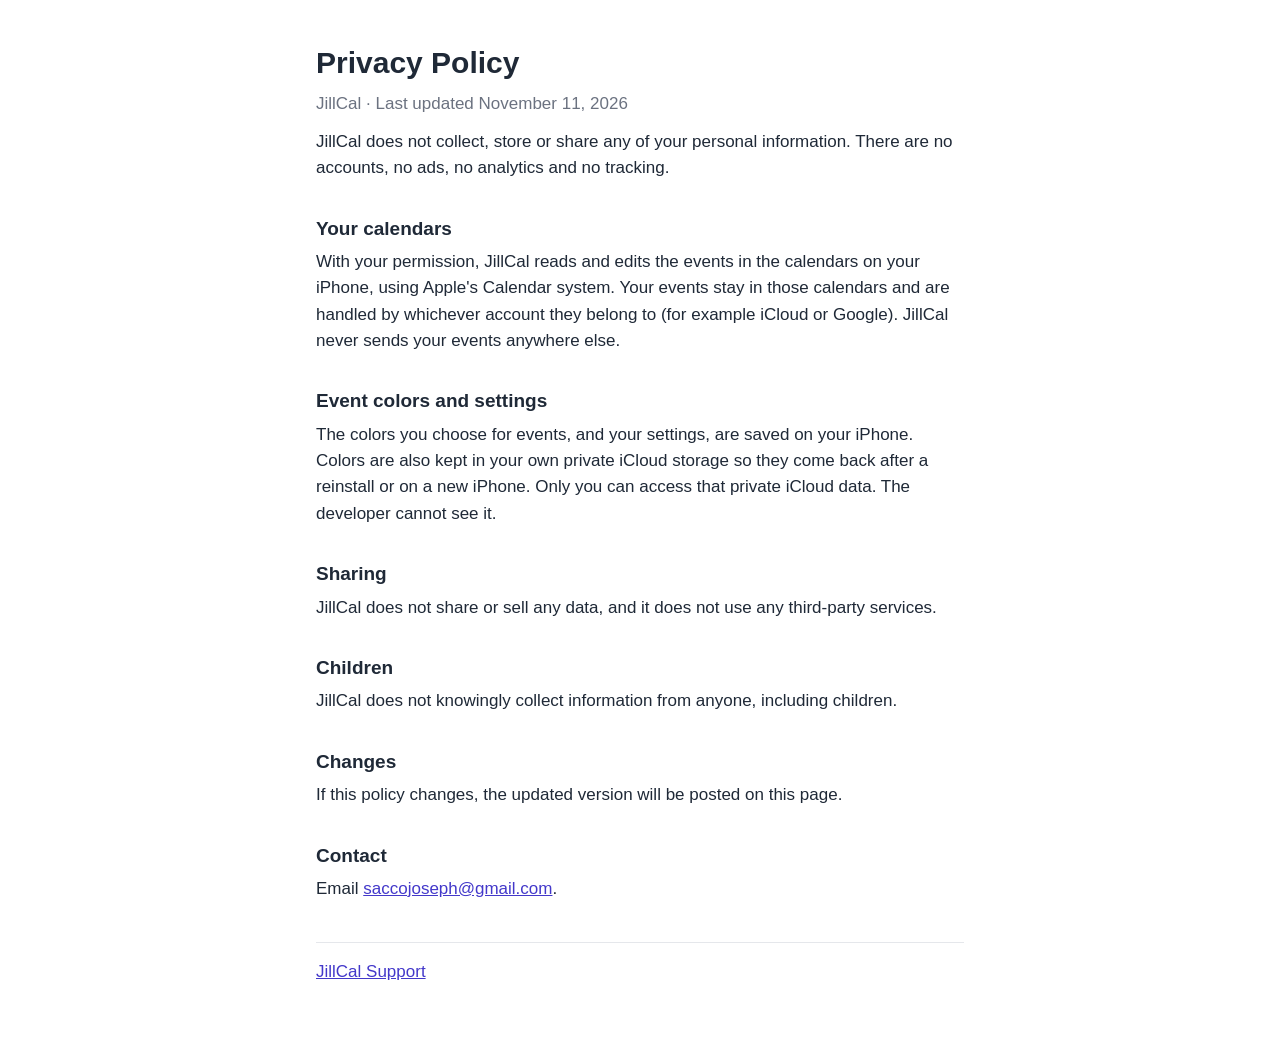
==== privacy.html @ 3afcf260 "Support page and privacy policy Co-Authored-By: Claude Opus 5.5 <noreply@anthropic.com>" ====
<!doctype html>
<html lang="en">
<head>
<meta charset="utf-8">
<meta name="viewport" content="width=device-width, initial-scale=1">
<title>JillCal Privacy Policy</title>
<link rel="stylesheet" href="style.css">
</head>
<body>
<main>
<h1>Privacy Policy</h1>
<p class="muted">JillCal · Last updated November 11, 2026</p>

<p>JillCal does not collect, store or share any of your personal information. There are no accounts, no ads, no analytics and no tracking.</p>

<h2>Your calendars</h2>
<p>With your permission, JillCal reads and edits the events in the calendars on your iPhone, using Apple's Calendar system. Your events stay in those calendars and are handled by whichever account they belong to (for example iCloud or Google). JillCal never sends your events anywhere else.</p>

<h2>Event colors and settings</h2>
<p>The colors you choose for events, and your settings, are saved on your iPhone. Colors are also kept in your own private iCloud storage so they come back after a reinstall or on a new iPhone. Only you can access that private iCloud data. The developer cannot see it.</p>

<h2>Sharing</h2>
<p>JillCal does not share or sell any data, and it does not use any third-party services.</p>

<h2>Children</h2>
<p>JillCal does not knowingly collect information from anyone, including children.</p>

<h2>Changes</h2>
<p>If this policy changes, the updated version will be posted on this page.</p>

<h2>Contact</h2>
<p>Email <a href="mailto:saccojoseph@gmail.com?subject=JillCal%20privacy">saccojoseph@gmail.com</a>.</p>

<nav><a href="index.html">JillCal Support</a></nav>
</main>
</body>
</html>
---- style.css ----
:root { --bg: #ffffff; --text: #1f2937; --muted: #6b7280; --accent: #4338ca; --line: #e5e7eb; }
@media (prefers-color-scheme: dark) { :root { --bg: #0b1120; --text: #e5e7eb; --muted: #9ca3af; --accent: #a5b4fc; --line: #273244; } }
* { box-sizing: border-box; }
body { margin: 0; background: var(--bg); color: var(--text); font: 17px/1.55 -apple-system, BlinkMacSystemFont, "Segoe UI", Helvetica, Arial, sans-serif; }
main { max-width: 680px; margin: 0 auto; padding: 40px 16px 64px; }
h1 { font-size: 30px; margin: 0 0 4px; }
h2 { font-size: 19px; margin: 32px 0 6px; }
p, li { margin: 0 0 12px; }
.muted { color: var(--muted); }
a { color: var(--accent); }
nav { border-top: 1px solid var(--line); margin-top: 40px; padding-top: 16px; }
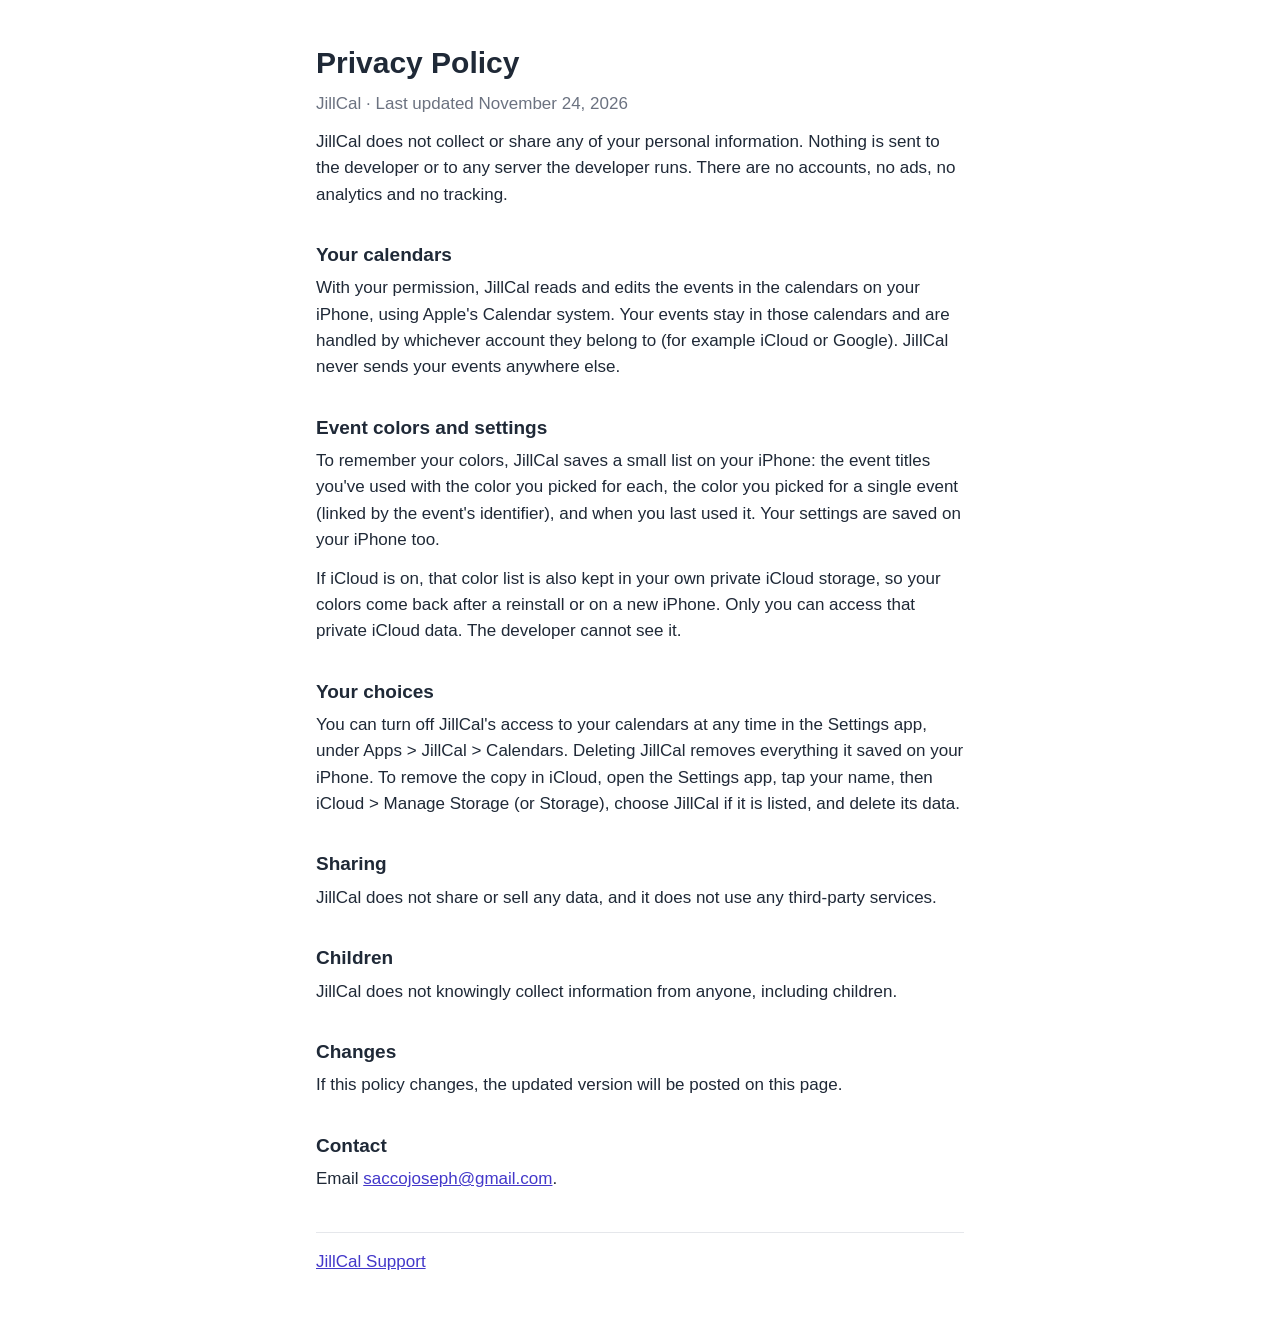
==== commit fa3917ed: "Privacy policy: say exactly what JillCal saves and how to remove it Co-Authored-By: Claude Opus 5.5 " ====
--- a/privacy.html
+++ b/privacy.html
@@ -9,15 +9,19 @@
 <body>
 <main>
 <h1>Privacy Policy</h1>
-<p class="muted">JillCal · Last updated November 11, 2026</p>
+<p class="muted">JillCal · Last updated November 24, 2026</p>
 
-<p>JillCal does not collect, store or share any of your personal information. There are no accounts, no ads, no analytics and no tracking.</p>
+<p>JillCal does not collect or share any of your personal information. Nothing is sent to the developer or to any server the developer runs. There are no accounts, no ads, no analytics and no tracking.</p>
 
 <h2>Your calendars</h2>
 <p>With your permission, JillCal reads and edits the events in the calendars on your iPhone, using Apple's Calendar system. Your events stay in those calendars and are handled by whichever account they belong to (for example iCloud or Google). JillCal never sends your events anywhere else.</p>
 
 <h2>Event colors and settings</h2>
-<p>The colors you choose for events, and your settings, are saved on your iPhone. Colors are also kept in your own private iCloud storage so they come back after a reinstall or on a new iPhone. Only you can access that private iCloud data. The developer cannot see it.</p>
+<p>To remember your colors, JillCal saves a small list on your iPhone: the event titles you've used with the color you picked for each, the color you picked for a single event (linked by the event's identifier), and when you last used it. Your settings are saved on your iPhone too.</p>
+<p>If iCloud is on, that color list is also kept in your own private iCloud storage, so your colors come back after a reinstall or on a new iPhone. Only you can access that private iCloud data. The developer cannot see it.</p>
+
+<h2>Your choices</h2>
+<p>You can turn off JillCal's access to your calendars at any time in the Settings app, under Apps &gt; JillCal &gt; Calendars. Deleting JillCal removes everything it saved on your iPhone. To remove the copy in iCloud, open the Settings app, tap your name, then iCloud &gt; Manage Storage (or Storage), choose JillCal if it is listed, and delete its data.</p>
 
 <h2>Sharing</h2>
 <p>JillCal does not share or sell any data, and it does not use any third-party services.</p>
